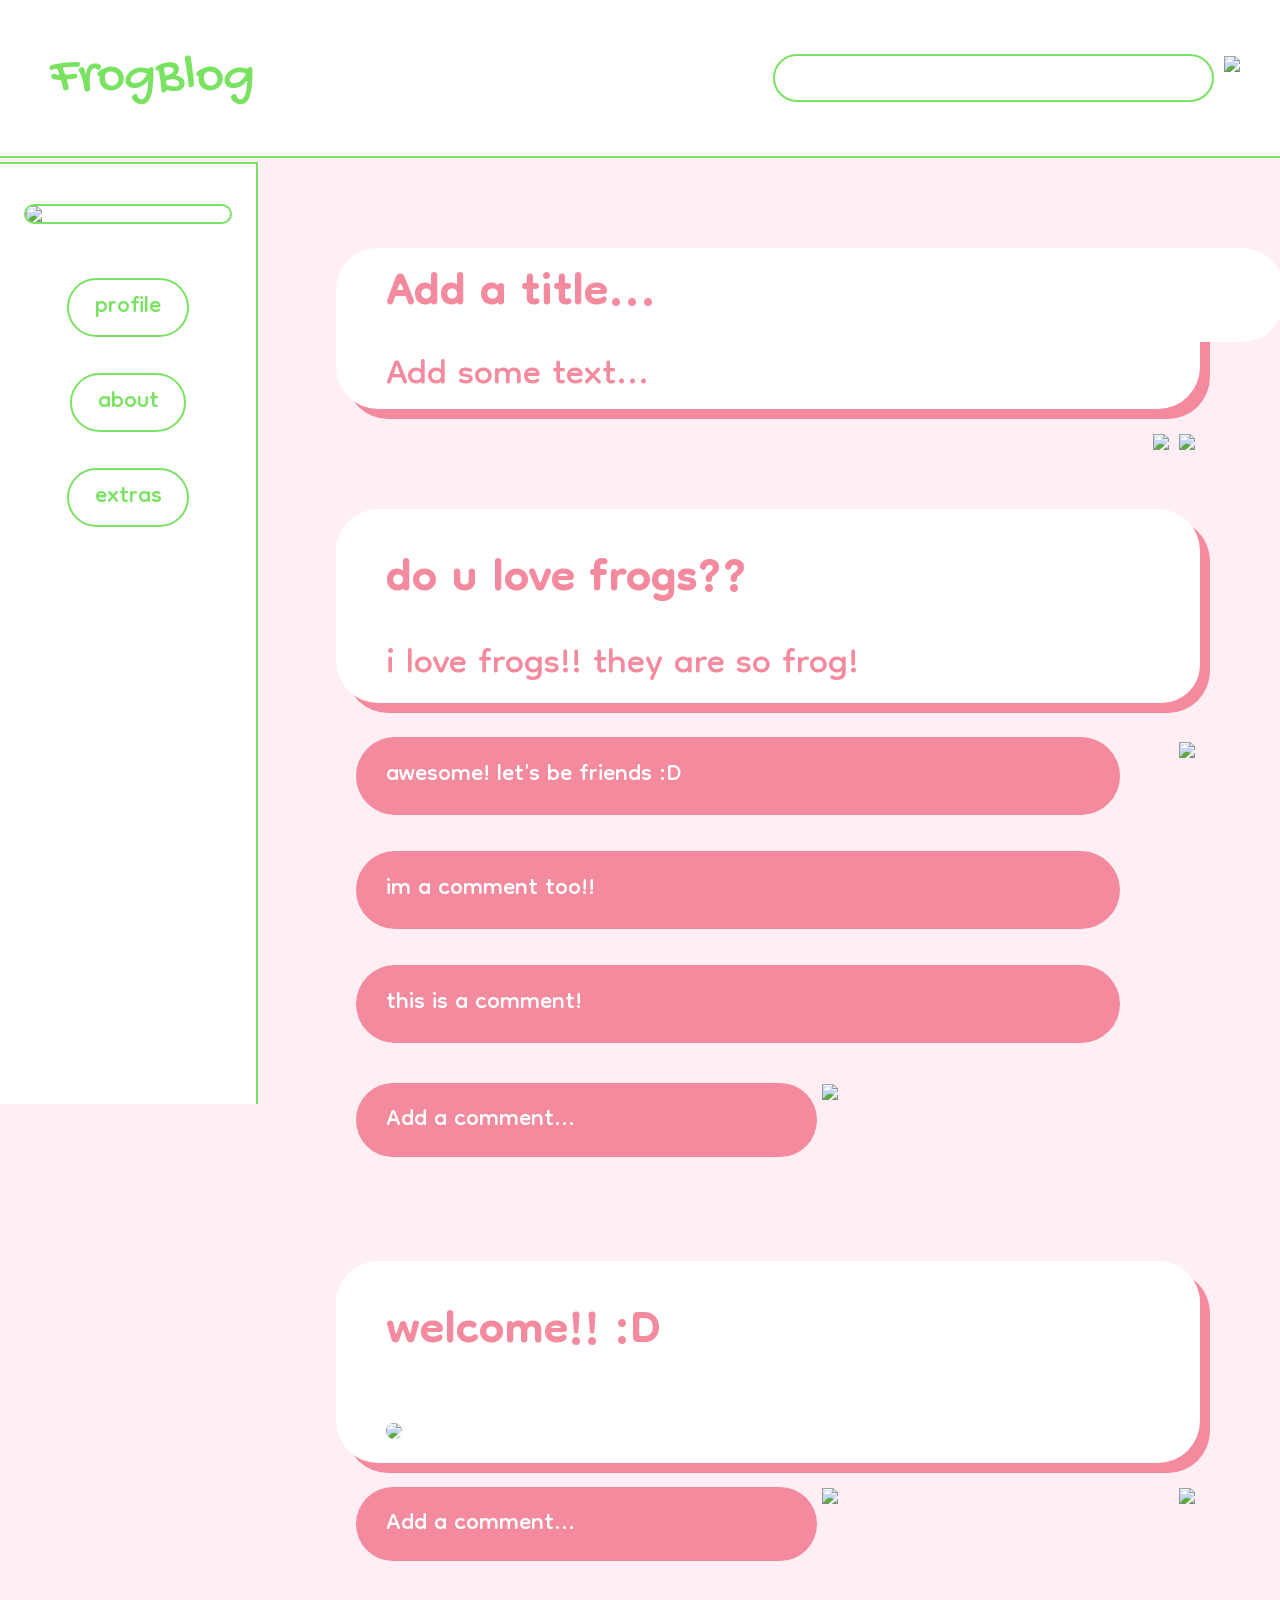
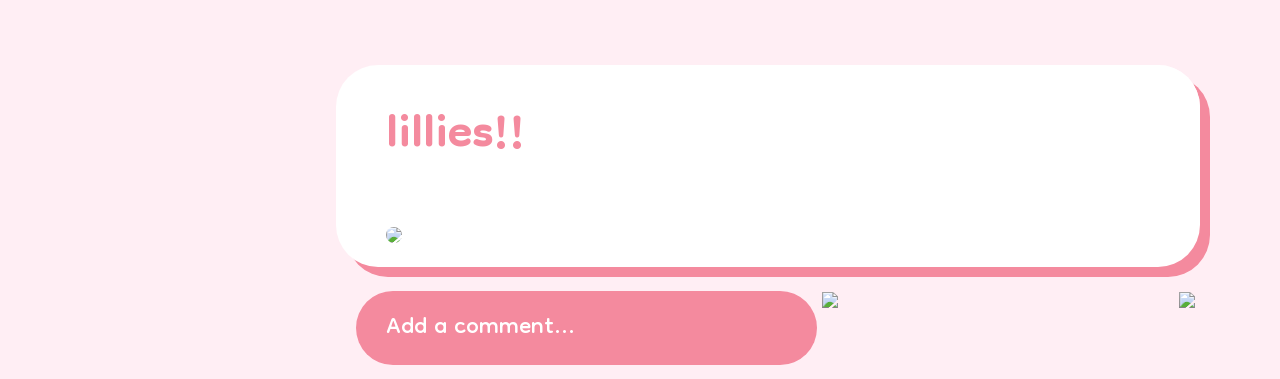
==== profile.html @ 334be767 ":D hope this works!" ====
<!DOCTYPE html>
<html lang="en">
<head>
    <meta charset="UTF-8">
    <meta http-equiv="X-UA-Compatible" content="IE=edge">
    <meta name="viewport" content="width=device-width, initial-scale=1.0">
    <title>Document</title>
	<script src="https://ajax.googleapis.com/ajax/libs/jquery/3.5.1/jquery.min.js"></script>
    <script src="script.js"></script>
    <link rel="stylesheet" type="text/css" href="profile-styles.css"/>
    <link rel="preconnect" href="https://fonts.googleapis.com">
    <link rel="preconnect" href="https://fonts.gstatic.com" crossorigin>
    <link href="https://fonts.googleapis.com/css2?family=Dongle&family=Gochi+Hand&display=swap" rel="stylesheet">
</head>
<body>
    <nav>
        <div><p class="frogblog">FrogBlog</p></div>
        <div class="search">
            <input type="text" id="searchbar" onclick="searchAlert()">
            <img src="searcgigb.png" class="magnify">
        </div>
    </nav>

    <div class="side">
        <img src = "forg pfp.png" id="pfp"> <br>
        <div id="username"></div>
        <div class="buttons">
            <br class="bye"><button><a href="profile.html">profile</a></button>
            <br class="bye"><button><a href="about.html">about</a></button>
            <br class="bye"><button><a href="https://www.youtube.com/watch?v=dQw4w9WgXcQ">extras</a></button>
        </div>
    </div>

    <div class="main">
        <div class="post pad">
            <input type="text" id="title-box-input" placeholder="Add a title..."><br>
            <input type="text" id="text-box-input" placeholder="Add some text...">
        </div>
        <div class = "aandd">
            <img src="delete.png" class="anddelete" onclick="clear()">
            <img src="add.png" class="anddelete" id="add" onclick="addPost()">
        </div>

        <div id="divdiv"><div id="comment"></div></div>

        <div class="post top">
            <h1 id="title" class="margin more">do u love frogs??</h1>
            <p id="some-text"class="margin">i love frogs!! they are so frog!</p>
        </div>
        <div class = "aandd">
        <img src="delete.png" class="anddelete">
        </div>

        <div class="comment">
            <p class="cocoa">awesome! let's be friends :D</p>
            <p class="cocoa">im a comment too!!</p>
            <p class="cocoa">this is a comment!</p>
            <div class="comment-line">
                <input type="text" id="comment-box-input" placeholder="Add a comment...">
                <img src="add.png" class="anddelete" id="addComment" onclick="addComment()">
            </div>
        </div>

        <div class="post pad">
            <h1 id="title" >welcome!! :D</h1>
            <img src="welc.png" id="some-pics">
        </div>
        <div class = "aandd">
        <img src="delete.png" class="anddelete">
        </div>
        <div class="comment">
            <div class="comment-line">
                <input type="text" id="comment-box-input" placeholder="Add a comment...">
                <img src="add.png" class="anddelete" id="addComment" onclick="addComment()">
            </div>
        </div>

        <div class="post pad">
            <h1 id="title">lillies!!</h1>
            <img src="lillies.png" id="some-pics">
        </div>
        <div class = "aandd">
        <img src="delete.png" class="anddelete">
        </div>
        <div class="comment">
            <div class="comment-line">
                <input type="text" id="comment-box-input" placeholder="Add a comment...">
                <img src="add.png" class="anddelete" id="addComment" onclick="addComment()">
            </div>
        </div>

    </div>

</body>
</html>
---- profile-styles.css ----
@keyframes fadeIn {
    0% {
      opacity:0;
    }
    100% {
      opacity:1;
    }
}
  
  @-moz-keyframes fadeIn {
    0% {
      opacity:0;
    }
    100% {
      opacity:1;
    }
}
  
  @-webkit-keyframes fadeIn {
    0% {
      opacity:0;
    }
    100% {
      opacity:1;
    }
}
  
  @-o-keyframes fadeIn {
    0% {
      opacity:0;
    }
    100% {
      opacity:1;
    }
}
  
  @-ms-keyframes fadeIn {
    0% {
      opacity:0;
    }
    100% {
      opacity:1;
    }
}

body {
	background-color: #FFEEF4;
    animation: fadeIn ease 1s;
  -webkit-animation: fadeIn ease 1s;
  -moz-animation: fadeIn ease 1s;
  -o-animation: fadeIn ease 1s;
  -ms-animation: fadeIn ease 1s;
  margin: 0px;
  margin-top: -10px;
}

.frogblog {
	font-family: 'Gochi Hand', cursive;
    font-size: 6vh;
    color: #79E361;
    text-align: left;
    padding: 4vh;
    padding-left: 40px;
    margin: 10px;
}

.side {
  height: 100%;
  width: 20%;
  position: fixed;
  left: 0;
  top: 18vh;
  padding-top: 40px;
  background-color: white;
  border-right: #79E361 solid 2px;
  border-top: #79E361 solid 2px;  
}

nav {
  position:sticky;
  top: 0;
  width: 100%;
  background-color: white;
  border-bottom: #79E361 solid 2px;
  display: flex;
  justify-content: space-between;
}

.search {
  display: inline-flex;
  align-items: center;
  padding-right: 40px;
}

.magnify {
  height: 5vh;
  width: auto;
  padding-left: 10px;
}

#searchbar {
  background-color: white;
  border: #79E361 solid 2px;
  border-radius: 300px;
  padding: 4px;
  font-family: 'Dongle', sans-serif;
  font-size: 4vh;
  height: 4vh;
  color: #79E361;
}

#pfp {
  height: auto;
  width: 80%;
  border: #79E361 solid 2px;
  border-radius: 300vh;
  display: block;
  margin-left: auto;
  margin-right: auto;
}

.wrapper {
  display: flex;
}

.main {
  margin-left: 20%;
  margin-top: 10vh;
}

.buttons {
  text-align: center;
}

button {
  background-color: white;
  border: #79E361 solid 2px;
  border-radius: 300px;
  padding-left: 2vw;
  padding-right: 2vw;
  margin: 2vh;
  font-family: 'Dongle', sans-serif;
  font-size: 4vh;
  color: #79E361;
}

a {
  text-decoration: none;
  color:inherit;
}

.post {
  background: #FFFFFF;
  box-shadow: 10px 10px 0px #F48A9E;
  border-radius: 42px;
  margin: 80px;
  margin-bottom: 20px;
  margin-top: 100px;
}

.post1 {
  background: #FFFFFF;
  box-shadow: 10px 10px 0px #F48A9E;
  border-radius: 42px;
  margin: 80px;
  margin-bottom: 20px;
  margin-top: 100px;
}

.pad {
  padding-left: 30px;
}

#title {
  background-color: white;
  color: #F48A9E;
  padding: 20px;
  font-family: 'Dongle', sans-serif;
  font-weight: 600;
  font-size: 8vh;
  height: 6vh;
  border: none;
  border-radius: 42px;
  padding-left: 20px;
}

#title-box-input {
  background-color: white;
  color: #F48A9E;
  padding: 20px;
  font-family: 'Dongle', sans-serif;
  font-weight: 600;
  font-size: 8vh;
  height: 6vh;
  border: none;
  border-radius: 42px;
  padding-left: 20px;
}

#some-text {
  background-color: white;
  color: #F48A9E;
  padding: 20px;
  font-family: 'Dongle', sans-serif;
  font-size: 6vh;
  height: auto;
  border: none;
  border-radius: 42px;
  line-height: 4vh;
  padding-left: 20px;
}

#text-box-input {
  background-color: white;
  color: #F48A9E;
  padding: 20px;
  font-family: 'Dongle', sans-serif;
  font-size: 6vh;
  height: 3vh;
  border: none;
  border-radius: 42px;
  line-height: 4vh;
  padding-left: 20px;
  overflow: auto;
  overflow-x: hidden; 
  overflow-y: scroll;
}

.more {
  margin: -30px;
  margin-right: 30px;
  margin-top: 10px;
}

.margin {
  margin-left:30px;
}

::placeholder {
  color:inherit;
}

input {
  outline:none;
}

#some-pics {
  background-color: white;
  color: #F48A9E;
  padding: 20px;
  border: none;
  border-radius: 42px;
  line-height: 0;
  width: 80%;
}

.aandd {
  display: inline-flex;
  float:right;
  margin-right: 80px;
}

.anddelete {
  height: 8vh;
  width: auto;
  padding: 5px;
}
/* width */
::-webkit-scrollbar {
  width: 6px;
}

/* Track */
::-webkit-scrollbar-track {
  background: #f1f1f1; 
}
 
/* Handle */
::-webkit-scrollbar-thumb {
  background: #F48A9E;
}

.top {
  margin-bottom: -20px;
}

.cocoa {
  background: #F48A9E;
  border-radius: 42px;
  margin-left: 100px;
  margin-right: 160px;
  font-family: 'Dongle', sans-serif;
  font-size: 4vh;
  line-height: 2vh;
  padding: 30px;
  color: white;
}

#comment-box-input {
  background: #F48A9E;
  border-radius: 42px;
  margin-left: 100px;
  font-family: 'Dongle', sans-serif;
  font-size: 4vh;
  line-height: 4vh;
  height: 8vh;
  padding-left: 30px;
  color: white;
  border: none;
}

.comment-line {
  display: flex;
  align-items: center;
}

@media only screen and (max-width: 900px) {
  .search {
    display:none;
  }

  .frogblog {
    text-align:center;
    padding: 0;
    text-align: center;
  }

  .side {
    width: 100%;
    position: static;
    padding: 0;
    background-color: inherit;
    border: none;
    padding-top: 60px;
  }

  #pfp {
    width: 40%;
    height: auto;
    top: 10vh;
  }
  
  .bye {
    display: none;
  }

  .main {
    margin-left: 0;
    margin: 0;
  }

  .post {
    margin: 10vw;
  }

  .post1 {
    margin: 10vw;
  }

  #title {
    font-size: 4vh;
    line-height: 2vh;
    height: 3vh;
    width: 80%;
    padding-left: 0;
  }

  #title-box-input {
    font-size: 4vh;
    line-height: 2vh;
    height: 3vh;
    width: 80%;
    padding-left: 0;
  }

  #some-text {
    font-size: 3vh;
    height: 10vh;
    line-height: 2vh;
    padding:0;
    width: 80%;
    border-radius: 0;
  }

  #text-box-input {
    font-size: 3vh;
    height: 10vh;
    line-height: 2vh;
    padding:0;
    width: 80%;
    border-radius: 0;
  }

  .aandd {
    margin-right: 5vh;
    padding:0;
  }

  .anddelete {
    height: 4vh;
    width: auto;
    padding-left: 5px;
  }

  .post {
    margin-bottom: 2px;
    margin-top: 80px;
  }

  .post1 {
    margin-bottom: 2px;
    margin-top: 80px;
  }

  .marign {
    margin: 0;
  }

}
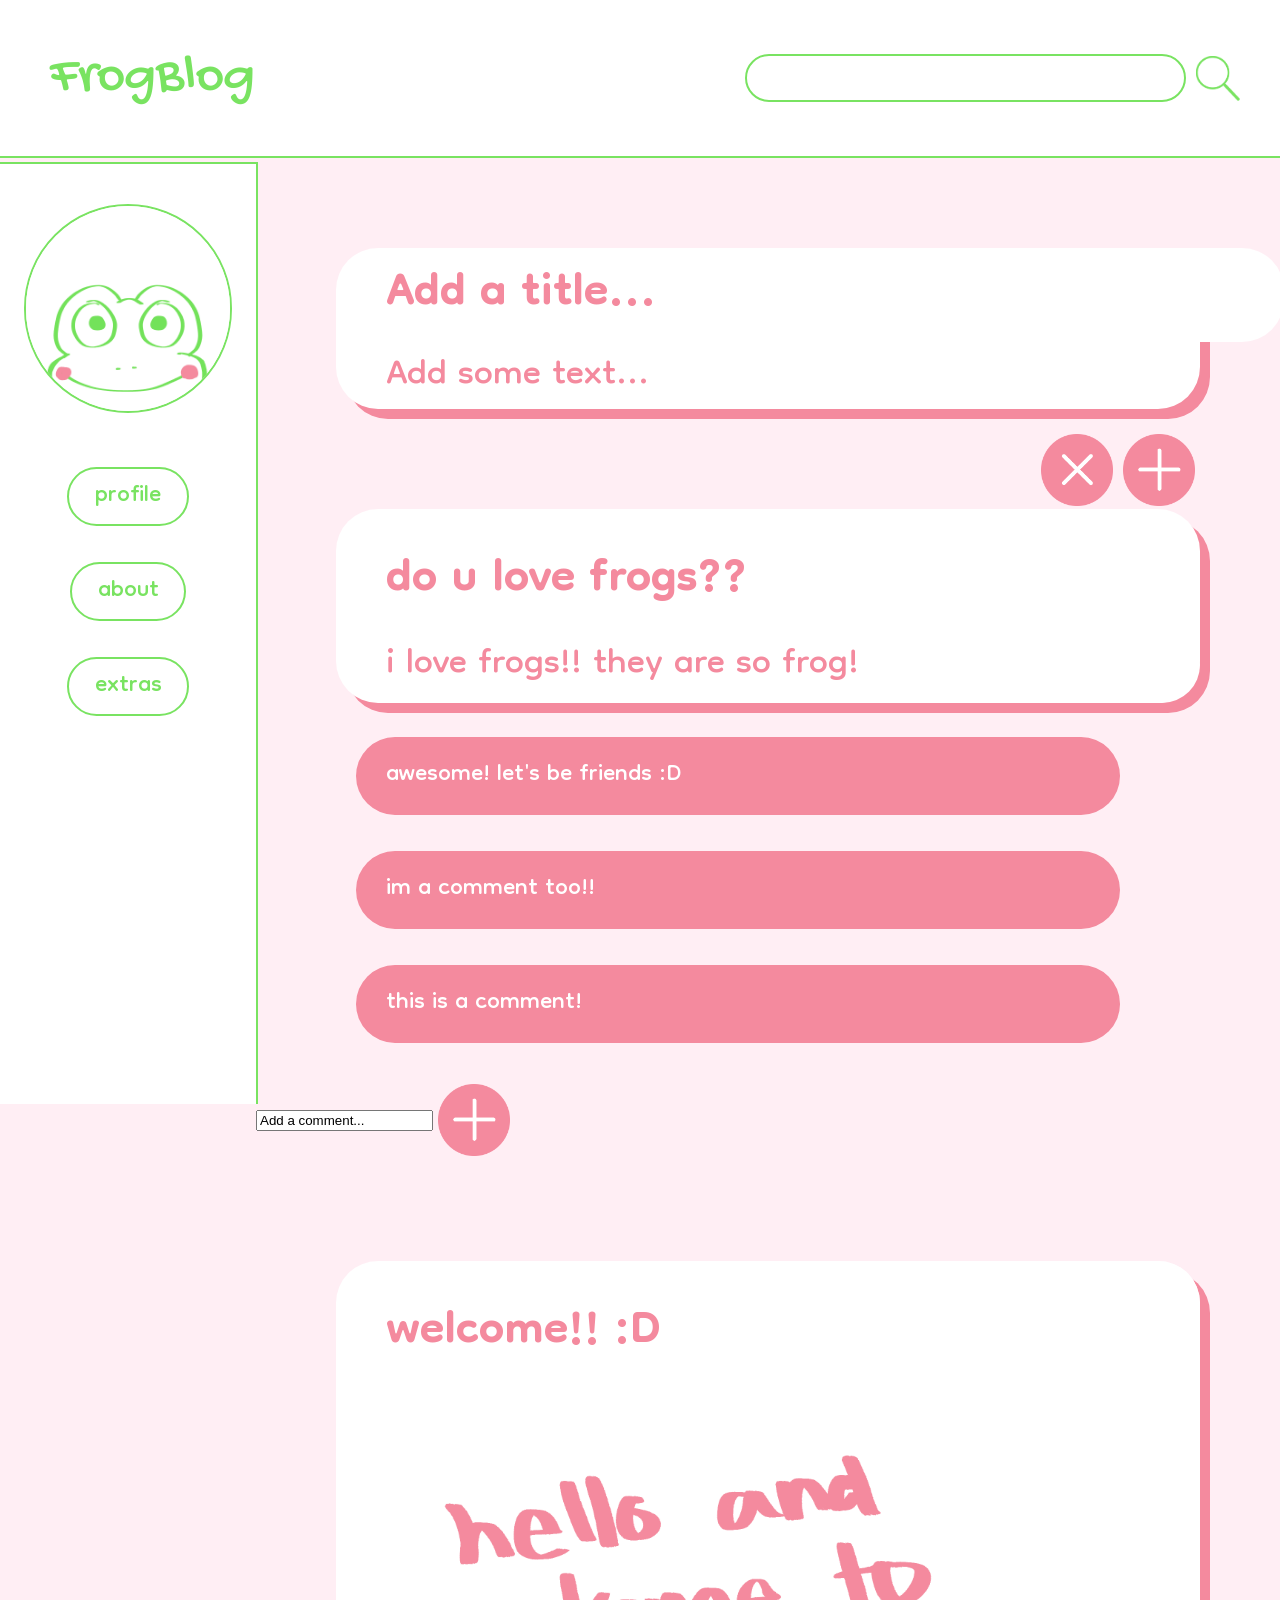
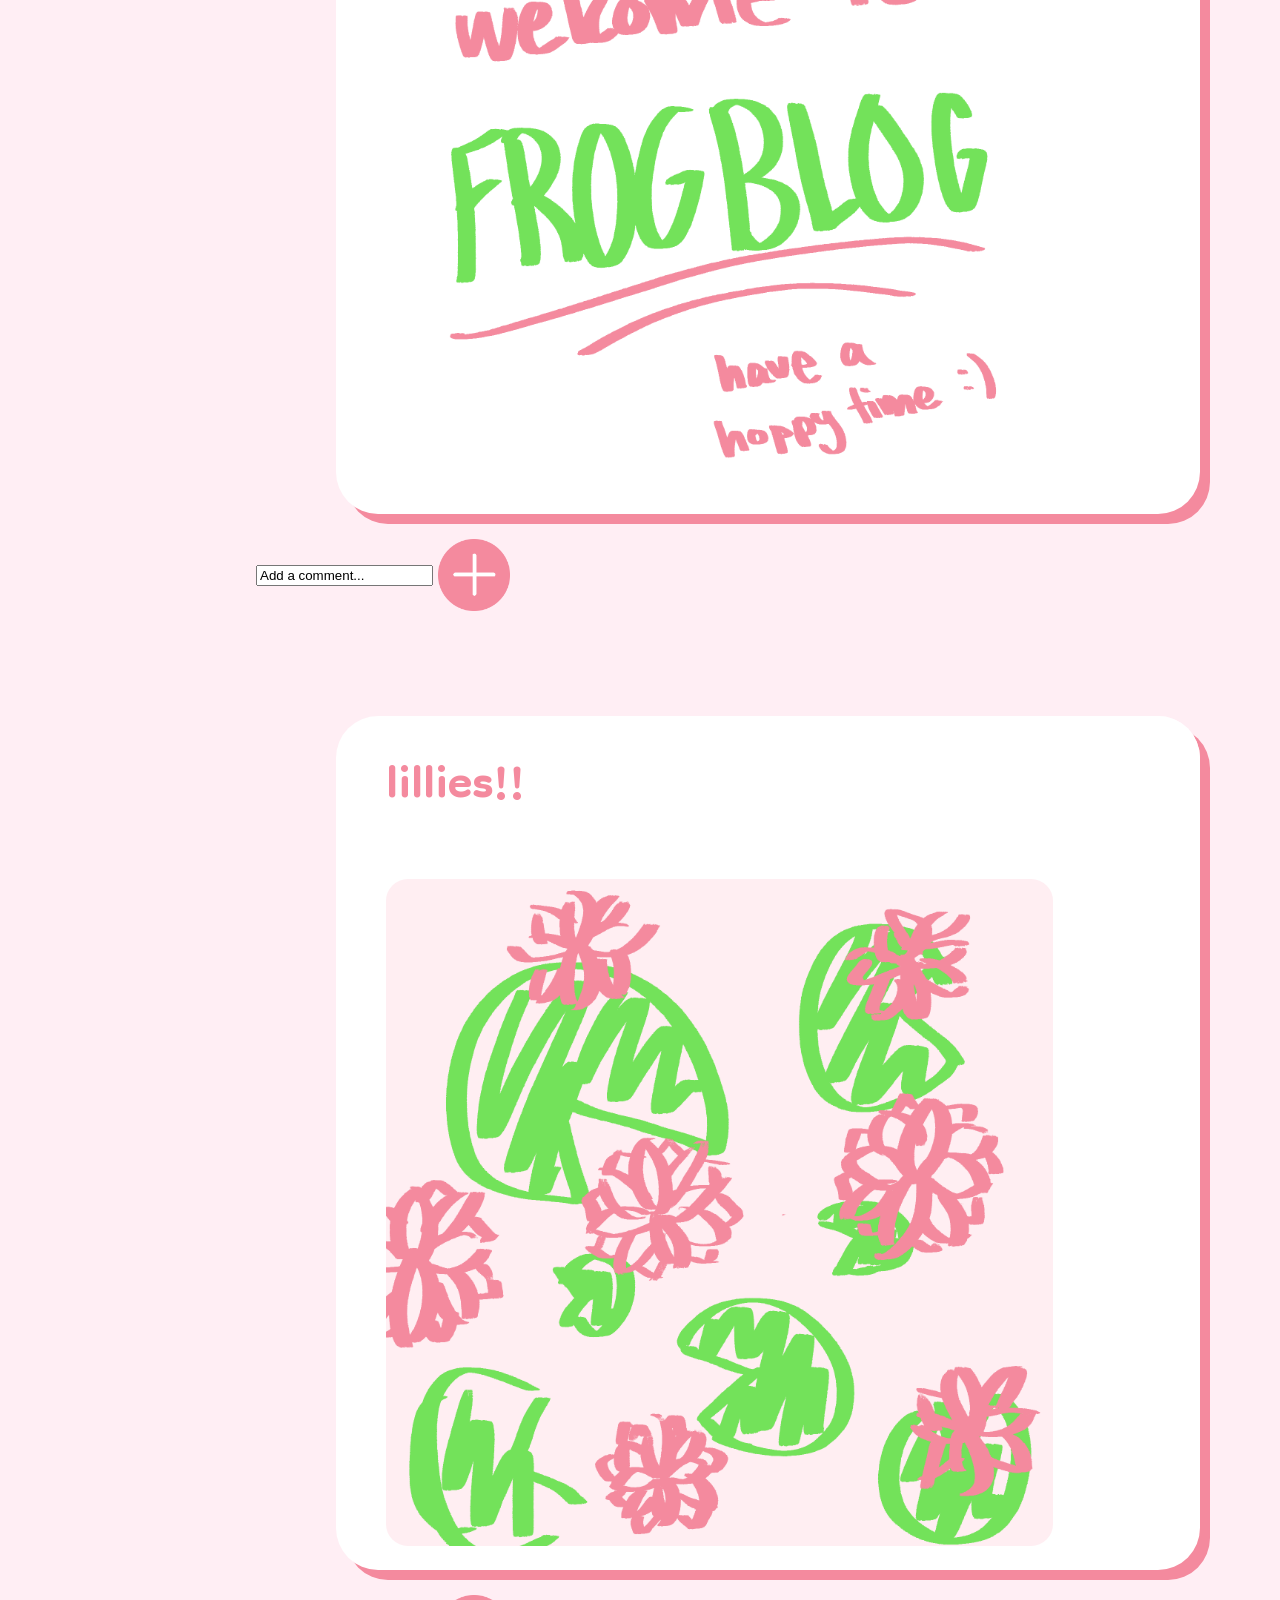
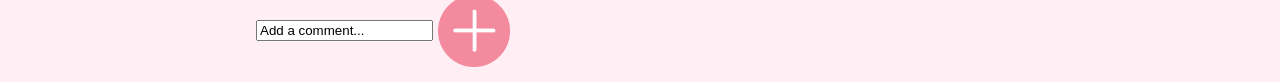
==== commit 3222b5a3: "fixing comments" ====
--- a/profile.html
+++ b/profile.html
@@ -43,51 +43,45 @@
 
         <div id="divdiv"><div id="comment"></div></div>
 
+        <!-- First post -->
         <div class="post top">
             <h1 id="title" class="margin more">do u love frogs??</h1>
             <p id="some-text"class="margin">i love frogs!! they are so frog!</p>
         </div>
-        <div class = "aandd">
-        <img src="delete.png" class="anddelete">
-        </div>
-
         <div class="comment">
             <p class="cocoa">awesome! let's be friends :D</p>
             <p class="cocoa">im a comment too!!</p>
             <p class="cocoa">this is a comment!</p>
             <div class="comment-line">
-                <input type="text" id="comment-box-input" placeholder="Add a comment...">
-                <img src="add.png" class="anddelete" id="addComment" onclick="addComment()">
+                <input type="text" id="comment-box-input-1" placeholder="Add a comment...">
+                <img src="add.png" class="anddelete" id="addComment-1" onclick="addComment(1)">
             </div>
         </div>
 
+        <!-- Second post -->
         <div class="post pad">
-            <h1 id="title" >welcome!! :D</h1>
+            <h1 id="title">welcome!! :D</h1>
             <img src="welc.png" id="some-pics">
-        </div>
-        <div class = "aandd">
-        <img src="delete.png" class="anddelete">
         </div>
         <div class="comment">
             <div class="comment-line">
-                <input type="text" id="comment-box-input" placeholder="Add a comment...">
-                <img src="add.png" class="anddelete" id="addComment" onclick="addComment()">
+                <input type="text" id="comment-box-input-2" placeholder="Add a comment...">
+                <img src="add.png" class="anddelete" id="addComment-2" onclick="addComment(2)">
             </div>
         </div>
 
+        <!-- Third post -->
         <div class="post pad">
             <h1 id="title">lillies!!</h1>
             <img src="lillies.png" id="some-pics">
         </div>
-        <div class = "aandd">
-        <img src="delete.png" class="anddelete">
-        </div>
         <div class="comment">
             <div class="comment-line">
-                <input type="text" id="comment-box-input" placeholder="Add a comment...">
-                <img src="add.png" class="anddelete" id="addComment" onclick="addComment()">
+                <input type="text" id="comment-box-input-3" placeholder="Add a comment...">
+                <img src="add.png" class="anddelete" id="addComment-3" onclick="addComment(3)">
             </div>
-        </div>
+</div>
+
 
     </div>
 
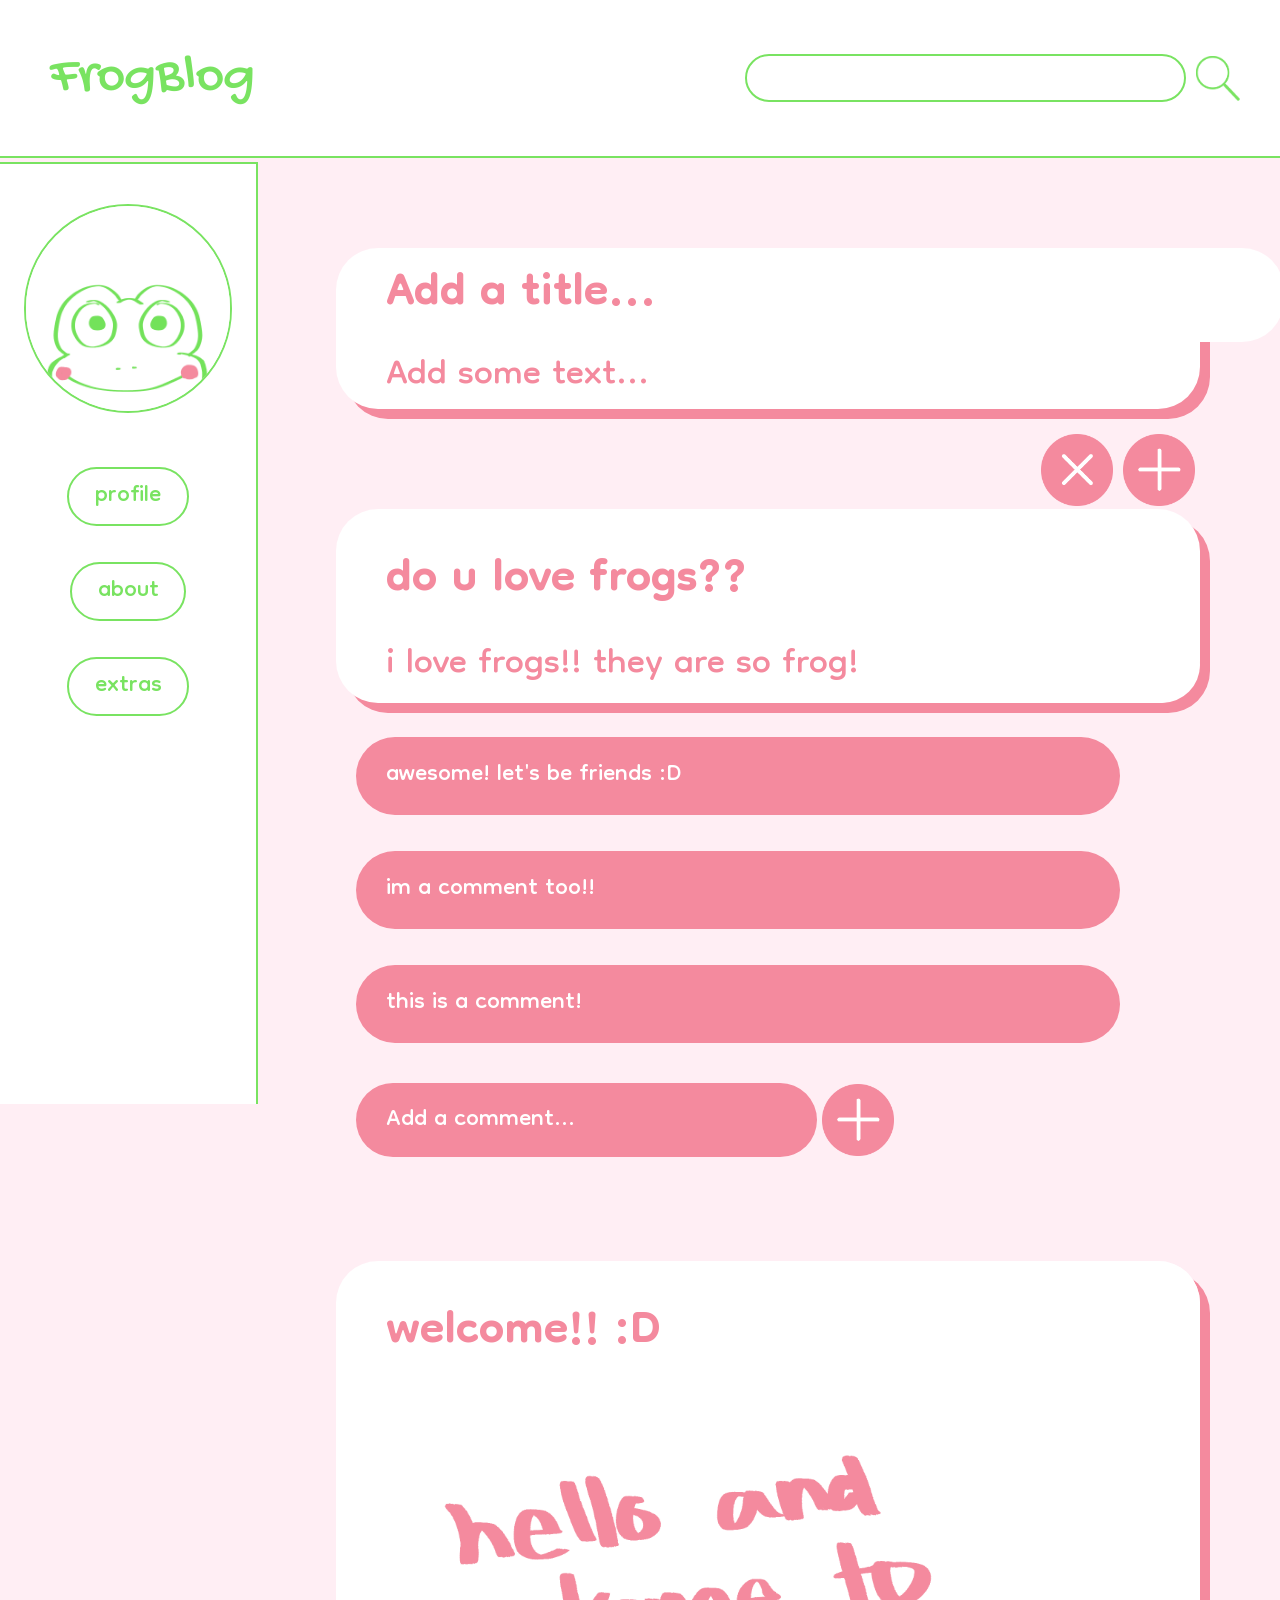
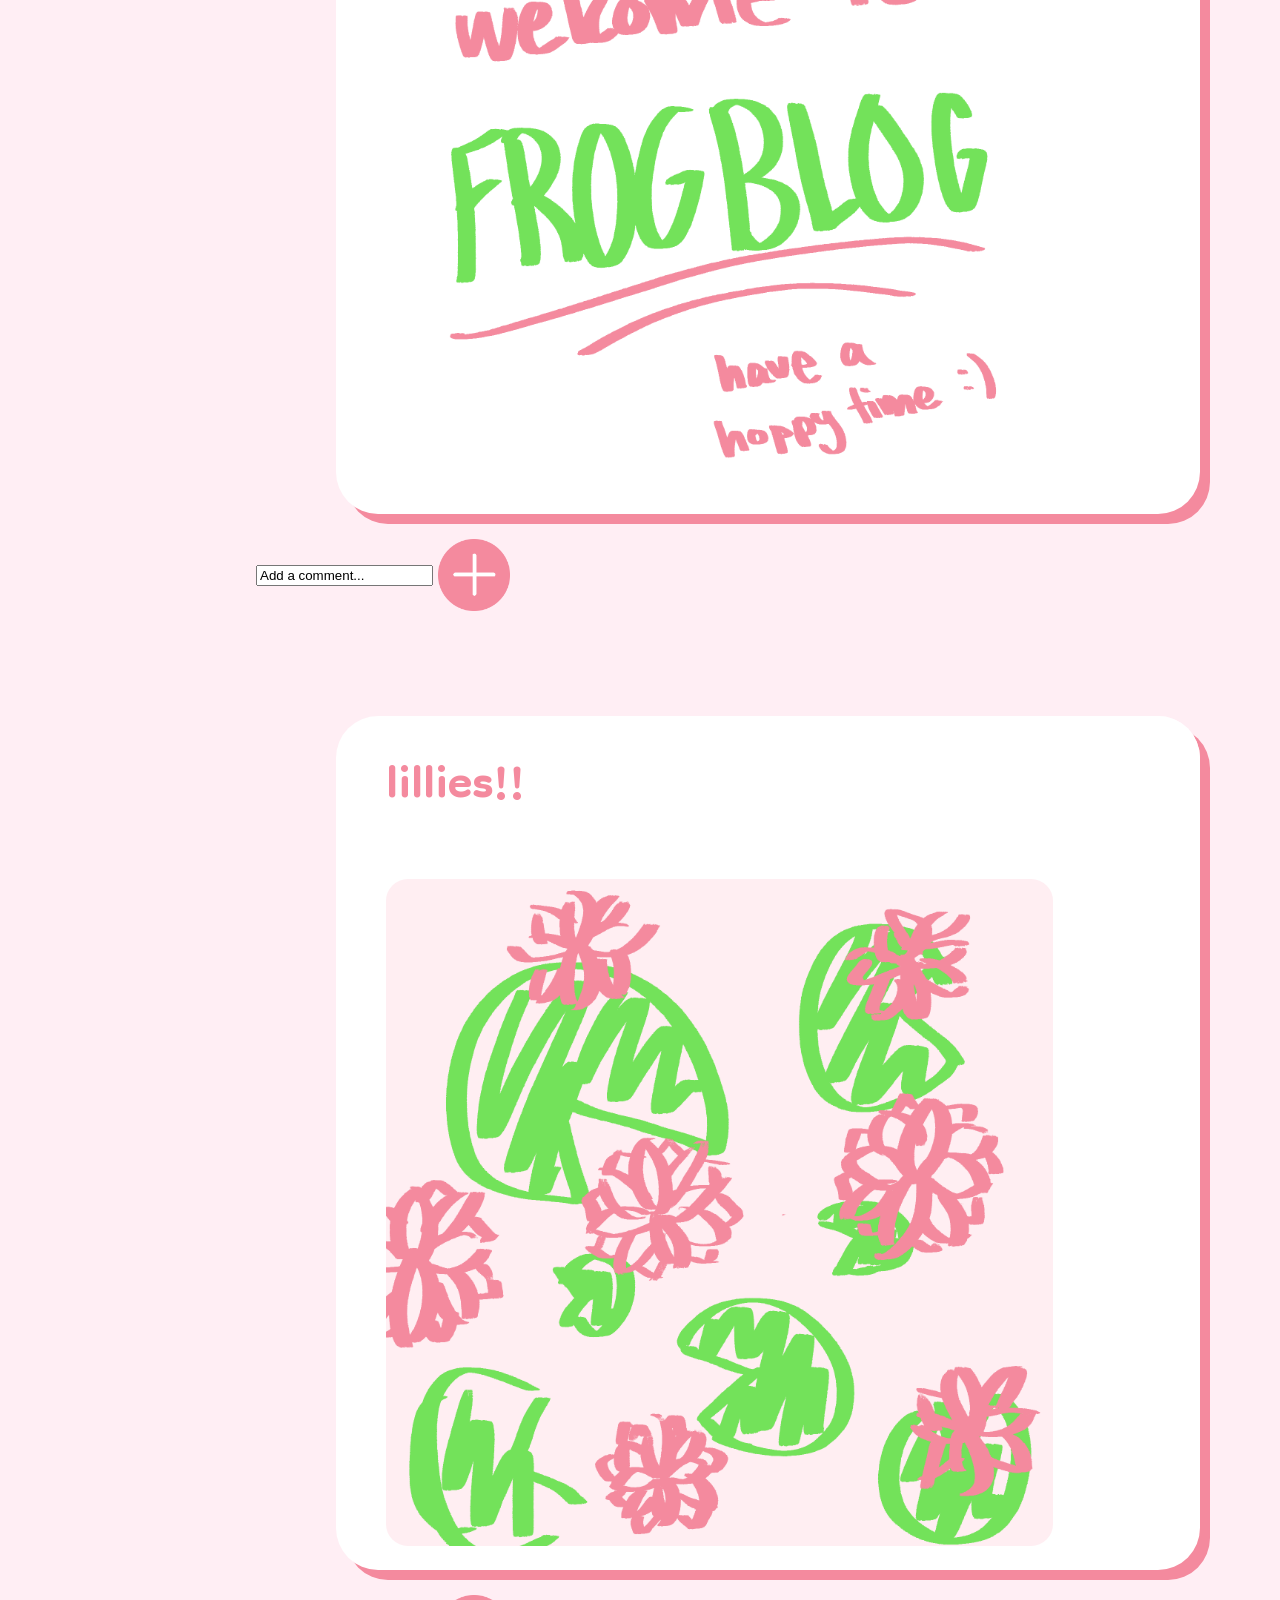
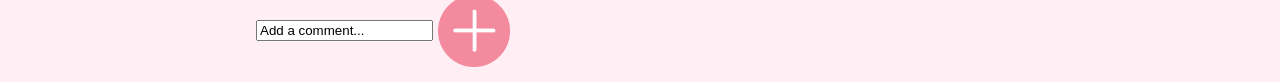
==== commit 57dab9df: "sdfrhgr" ====
--- a/profile.html
+++ b/profile.html
@@ -39,7 +39,7 @@
         <div class = "aandd">
             <img src="delete.png" class="anddelete" onclick="clear()">
             <img src="add.png" class="anddelete" id="add" onclick="addPost()">
-        </div>
+    </div>
 
         <div id="divdiv"><div id="comment"></div></div>
 
@@ -48,12 +48,12 @@
             <h1 id="title" class="margin more">do u love frogs??</h1>
             <p id="some-text"class="margin">i love frogs!! they are so frog!</p>
         </div>
-        <div class="comment">
+        <div class="comment-1">
             <p class="cocoa">awesome! let's be friends :D</p>
             <p class="cocoa">im a comment too!!</p>
             <p class="cocoa">this is a comment!</p>
             <div class="comment-line">
-                <input type="text" id="comment-box-input-1" placeholder="Add a comment...">
+                <input type="text" class="comment-box-input" id="comment-box-input-1" placeholder="Add a comment...">
                 <img src="add.png" class="anddelete" id="addComment-1" onclick="addComment(1)">
             </div>
         </div>
@@ -63,7 +63,7 @@
             <h1 id="title">welcome!! :D</h1>
             <img src="welc.png" id="some-pics">
         </div>
-        <div class="comment">
+        <div class="comment-2">
             <div class="comment-line">
                 <input type="text" id="comment-box-input-2" placeholder="Add a comment...">
                 <img src="add.png" class="anddelete" id="addComment-2" onclick="addComment(2)">
@@ -75,12 +75,12 @@
             <h1 id="title">lillies!!</h1>
             <img src="lillies.png" id="some-pics">
         </div>
-        <div class="comment">
+        <div class="comment-3">
             <div class="comment-line">
                 <input type="text" id="comment-box-input-3" placeholder="Add a comment...">
                 <img src="add.png" class="anddelete" id="addComment-3" onclick="addComment(3)">
             </div>
-</div>
+    </div>
 
 
     </div>
--- a/profile-styles.css
+++ b/profile-styles.css
@@ -296,7 +296,7 @@
   color: white;
 }
 
-#comment-box-input {
+.comment-box-input {
   background: #F48A9E;
   border-radius: 42px;
   margin-left: 100px;
